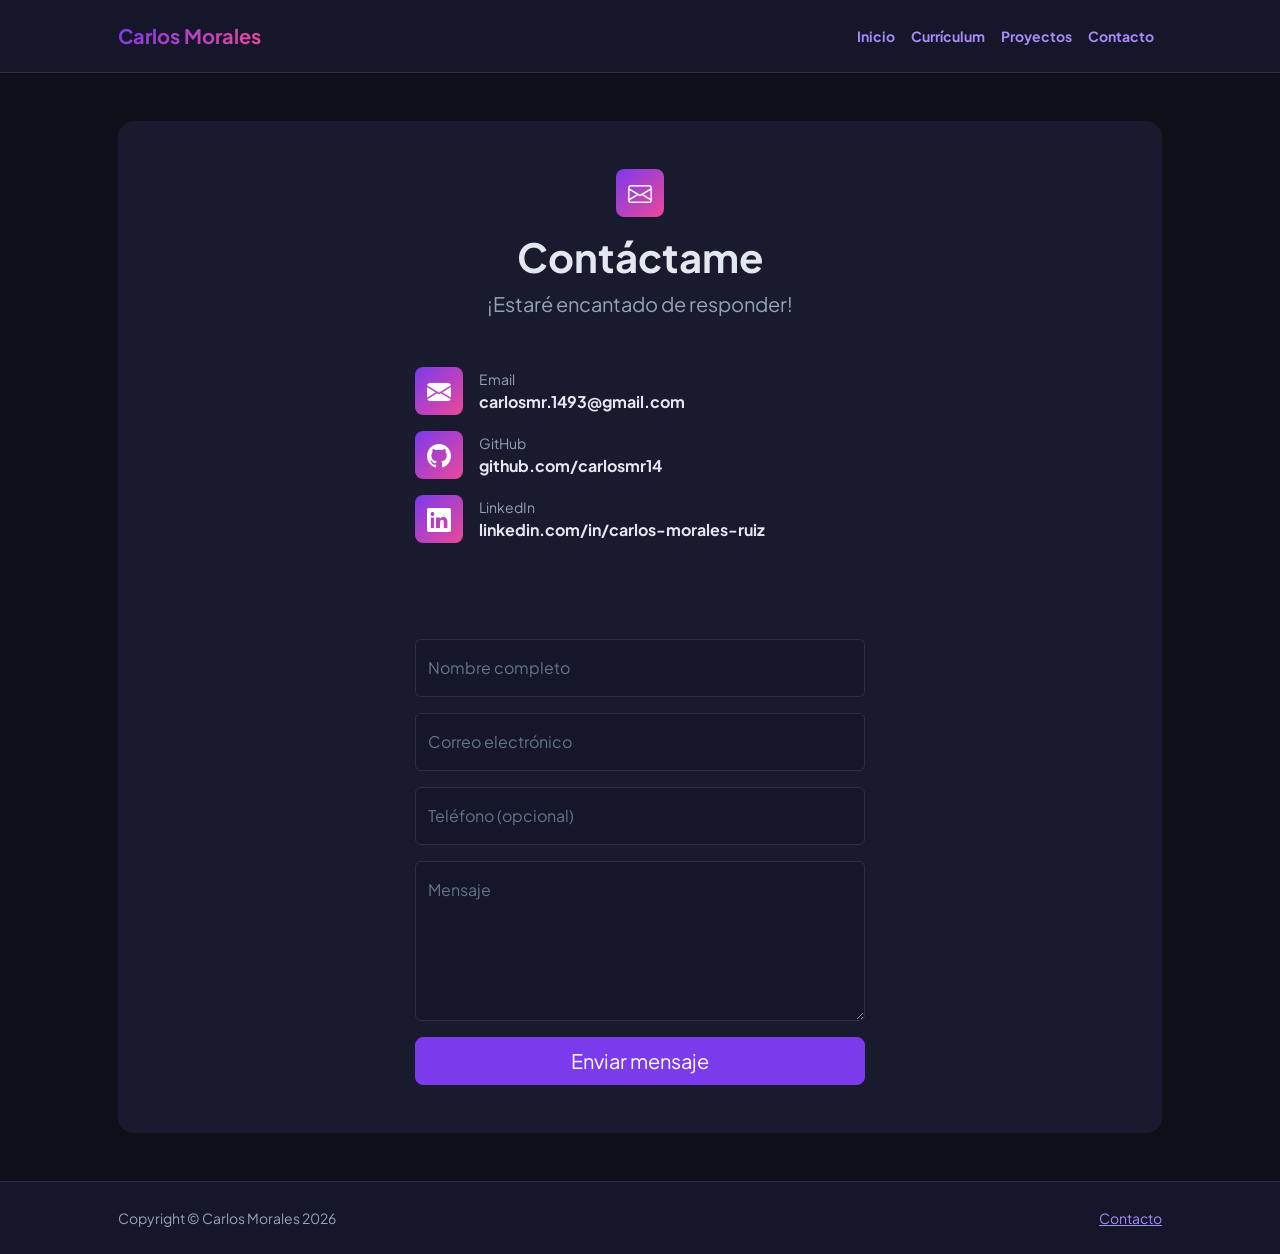
==== contact.html @ aca1f1fe "Primer commit" ====
<!DOCTYPE html>
<html lang="es">
    <head>
        <meta charset="utf-8" />
        <meta name="viewport" content="width=device-width, initial-scale=1, shrink-to-fit=no" />
        <meta name="description" content="Contacto — Carlos Morales" />
        <meta name="author" content="Carlos Morales" />
        <title>Contacto — Carlos Morales</title>
        <link rel="icon" type="image/x-icon" href="assets/favicon.ico" />
        <link rel="preconnect" href="https://fonts.googleapis.com" />
        <link rel="preconnect" href="https://fonts.gstatic.com" crossorigin />
        <link href="https://fonts.googleapis.com/css2?family=Plus+Jakarta+Sans:wght@100;200;300;400;500;600;700;800;900&display=swap" rel="stylesheet" />
        <link href="https://cdn.jsdelivr.net/npm/bootstrap-icons@1.8.1/font/bootstrap-icons.css" rel="stylesheet" />
        <link href="css/styles.css" rel="stylesheet" />
    </head>
    <body class="d-flex flex-column">
        <main class="flex-shrink-0">

            <!-- Navbar -->
            <nav class="navbar navbar-expand-lg navbar-light bg-white py-3">
                <div class="container px-5">
                    <a class="navbar-brand" href="index.html"><span class="fw-bolder text-primary">Carlos Morales</span></a>
                    <button class="navbar-toggler" type="button" data-bs-toggle="collapse" data-bs-target="#navbarSupportedContent" aria-controls="navbarSupportedContent" aria-expanded="false" aria-label="Toggle navigation"><span class="navbar-toggler-icon"></span></button>
                    <div class="collapse navbar-collapse" id="navbarSupportedContent">
                        <ul class="navbar-nav ms-auto mb-2 mb-lg-0 small fw-bolder">
                            <li class="nav-item"><a class="nav-link" href="index.html">Inicio</a></li>
                            <li class="nav-item"><a class="nav-link" href="resume.html">Currículum</a></li>
                            <li class="nav-item"><a class="nav-link" href="projects.html">Proyectos</a></li>
                            <li class="nav-item"><a class="nav-link" href="contact.html">Contacto</a></li>
                        </ul>
                    </div>
                </div>
            </nav>

            <!-- Contacto -->
            <section class="py-5">
                <div class="container px-5">
                    <div class="bg-light rounded-4 py-5 px-4 px-md-5">
                        <div class="text-center mb-5">
                            <div class="feature bg-primary bg-gradient-primary-to-secondary text-white rounded-3 mb-3">
                                <i class="bi bi-envelope"></i>
                            </div>
                            <h1 class="fw-bolder">Contáctame</h1>
                            <p class="lead fw-normal text-muted mb-0">¡Estaré encantado de responder!</p>
                        </div>

                        <!-- Info de contacto directo -->
                        <div class="row gx-5 justify-content-center mb-5">
                            <div class="col-lg-8 col-xl-6">
                                <div class="d-flex flex-column gap-3 mb-5">
                                    <div class="d-flex align-items-center gap-3">
                                        <div class="feature bg-primary bg-gradient-primary-to-secondary text-white rounded-3" style="width:48px;height:48px;display:flex;align-items:center;justify-content:center;flex-shrink:0;">
                                            <i class="bi bi-envelope-fill"></i>
                                        </div>
                                        <div>
                                            <div class="small text-muted">Email</div>
                                            <a href="mailto:carlosmr.1493@gmail.com" class="fw-bolder text-decoration-none" style="color:#e2e8f0 !important;">carlosmr.1493@gmail.com</a>
                                        </div>
                                    </div>
                                    <div class="d-flex align-items-center gap-3">
                                        <div class="feature bg-primary bg-gradient-primary-to-secondary text-white rounded-3" style="width:48px;height:48px;display:flex;align-items:center;justify-content:center;flex-shrink:0;">
                                            <i class="bi bi-github"></i>
                                        </div>
                                        <div>
                                            <div class="small text-muted">GitHub</div>
                                            <a href="https://github.com/carlosmr14" target="_blank" class="fw-bolder text-decoration-none" style="color:#e2e8f0 !important;">github.com/carlosmr14</a>
                                        </div>
                                    </div>
                                    <div class="d-flex align-items-center gap-3">
                                        <div class="feature bg-primary bg-gradient-primary-to-secondary text-white rounded-3" style="width:48px;height:48px;display:flex;align-items:center;justify-content:center;flex-shrink:0;">
                                            <i class="bi bi-linkedin"></i>
                                        </div>
                                        <div>
                                            <div class="small text-muted">LinkedIn</div>
                                            <a href="https://www.linkedin.com/in/carlos-morales-ruiz-54906816a/" target="_blank" class="fw-bolder text-decoration-none" style="color:#e2e8f0 !important;">linkedin.com/in/carlos-morales-ruiz</a>
                                        </div>
                                    </div>
                                </div>
                            </div>
                        </div>

                        <!-- Formulario con Formspree -->
                        <div class="row gx-5 justify-content-center">
                            <div class="col-lg-8 col-xl-6">
                                <!--
                                    IMPORTANTE: sustituye TU_ID_FORMSPREE por el ID que te da
                                    Formspree al crear tu formulario en https://formspree.io
                                    Ejemplo: action="https://formspree.io/f/xyzabc12"
                                -->
                                <form action="https://formspree.io/f/meewoyln" method="POST">
                                    <!-- Nombre -->
                                    <div class="form-floating mb-3">
                                        <input class="form-control" id="name" name="name" type="text" placeholder="Tu nombre" required />
                                        <label for="name">Nombre completo</label>
                                    </div>
                                    <!-- Email -->
                                    <div class="form-floating mb-3">
                                        <input class="form-control" id="email" name="email" type="email" placeholder="nombre@ejemplo.com" required />
                                        <label for="email">Correo electrónico</label>
                                    </div>
                                    <!-- Teléfono -->
                                    <div class="form-floating mb-3">
                                        <input class="form-control" id="phone" name="phone" type="tel" placeholder="612 345 678" />
                                        <label for="phone">Teléfono (opcional)</label>
                                    </div>
                                    <!-- Mensaje -->
                                    <div class="form-floating mb-3">
                                        <textarea class="form-control" id="message" name="message" placeholder="Escribe tu mensaje..." style="height: 10rem" required></textarea>
                                        <label for="message">Mensaje</label>
                                    </div>
                                    <!-- Botón enviar -->
                                    <div class="d-grid">
                                        <button class="btn btn-primary btn-lg" type="submit">Enviar mensaje</button>
                                    </div>
                                </form>
                            </div>
                        </div>

                    </div>
                </div>
            </section>

        </main>

        <!-- Footer -->
        <footer class="bg-white py-4 mt-auto">
            <div class="container px-5">
                <div class="row align-items-center justify-content-between flex-column flex-sm-row">
                    <div class="col-auto"><div class="small m-0">Copyright &copy; Carlos Morales 2026</div></div>
                    <div class="col-auto"><a class="small" href="contact.html">Contacto</a></div>
                </div>
            </div>
        </footer>

        <script src="https://cdn.jsdelivr.net/npm/bootstrap@5.2.3/dist/js/bootstrap.bundle.min.js"></script>
        <script src="js/scripts.js"></script>
    </body>
</html>
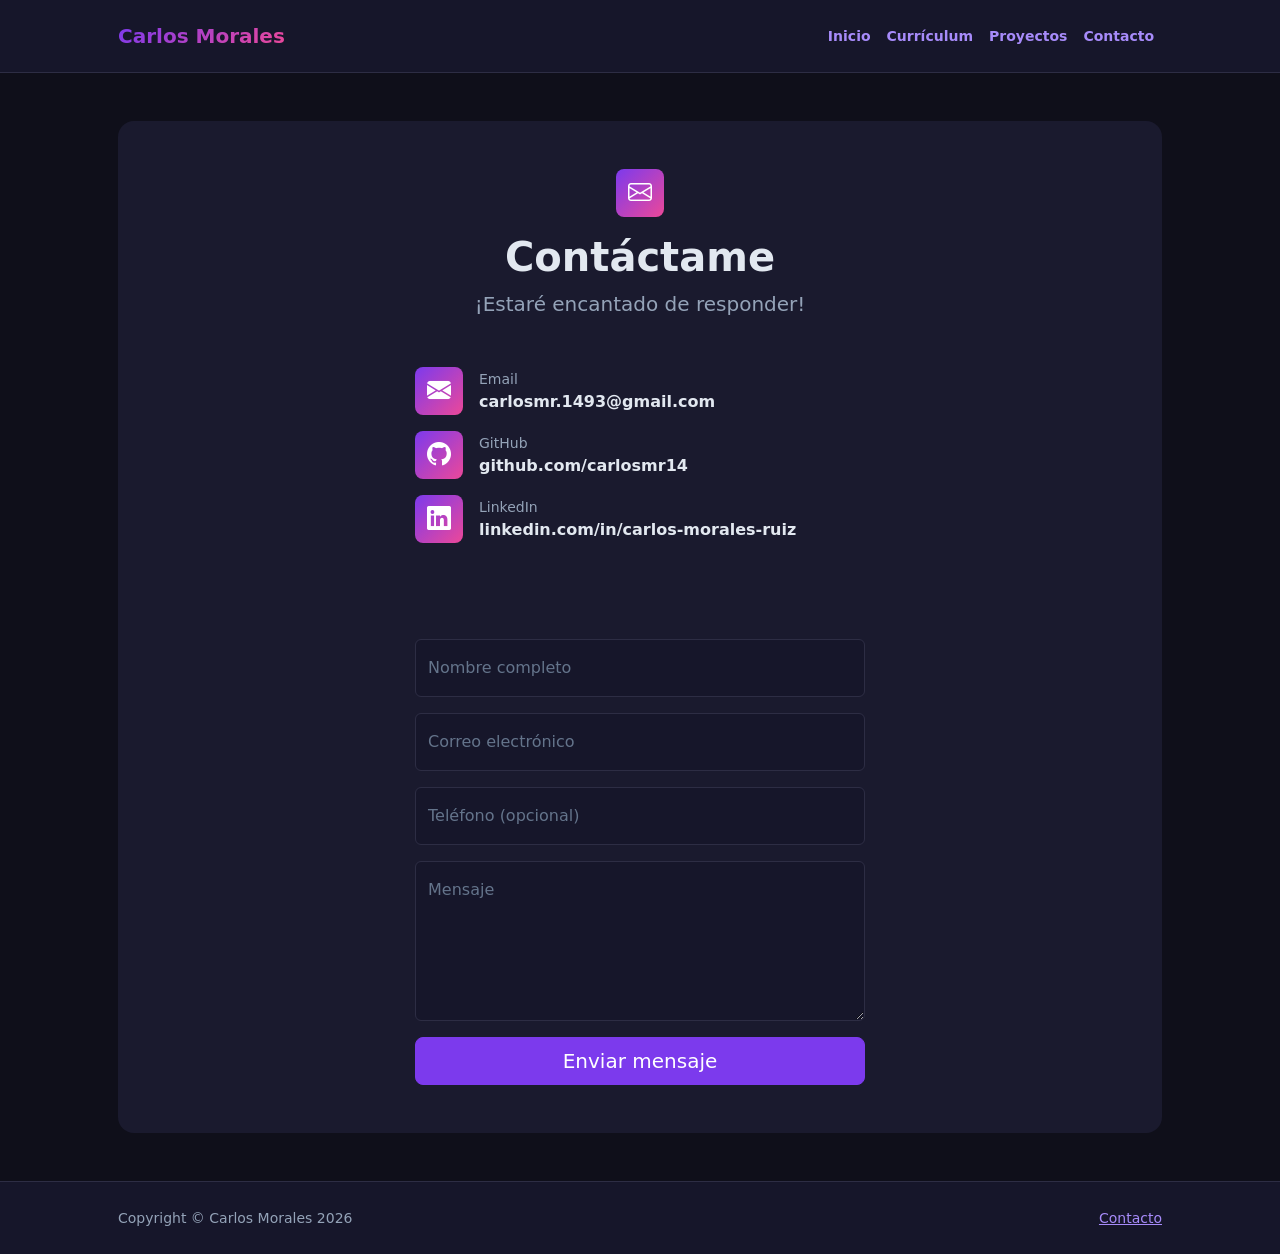
==== commit d3b19f0c: "Corrección de datos en las páginas html" ====
--- a/contact.html
+++ b/contact.html
@@ -11,6 +11,7 @@
         <link rel="preconnect" href="https://fonts.gstatic.com" crossorigin />
         <link href="https://fonts.googleapis.com/css2?family=Plus+Jakarta+Sans:wght@100;200;300;400;500;600;700;800;900&display=swap" rel="stylesheet" />
         <link href="https://cdn.jsdelivr.net/npm/bootstrap-icons@1.8.1/font/bootstrap-icons.css" rel="stylesheet" />
+        <link href="https://cdn.jsdelivr.net/npm/bootstrap@5.2.3/dist/css/bootstrap.min.css" rel="stylesheet" />
         <link href="css/styles.css" rel="stylesheet" />
     </head>
     <body class="d-flex flex-column">
@@ -32,7 +33,6 @@
                 </div>
             </nav>
 
-            <!-- Contacto -->
             <section class="py-5">
                 <div class="container px-5">
                     <div class="bg-light rounded-4 py-5 px-4 px-md-5">
@@ -44,7 +44,6 @@
                             <p class="lead fw-normal text-muted mb-0">¡Estaré encantado de responder!</p>
                         </div>
 
-                        <!-- Info de contacto directo -->
                         <div class="row gx-5 justify-content-center mb-5">
                             <div class="col-lg-8 col-xl-6">
                                 <div class="d-flex flex-column gap-3 mb-5">
@@ -79,36 +78,25 @@
                             </div>
                         </div>
 
-                        <!-- Formulario con Formspree -->
                         <div class="row gx-5 justify-content-center">
                             <div class="col-lg-8 col-xl-6">
-                                <!--
-                                    IMPORTANTE: sustituye TU_ID_FORMSPREE por el ID que te da
-                                    Formspree al crear tu formulario en https://formspree.io
-                                    Ejemplo: action="https://formspree.io/f/xyzabc12"
-                                -->
                                 <form action="https://formspree.io/f/meewoyln" method="POST">
-                                    <!-- Nombre -->
                                     <div class="form-floating mb-3">
                                         <input class="form-control" id="name" name="name" type="text" placeholder="Tu nombre" required />
                                         <label for="name">Nombre completo</label>
                                     </div>
-                                    <!-- Email -->
                                     <div class="form-floating mb-3">
                                         <input class="form-control" id="email" name="email" type="email" placeholder="nombre@ejemplo.com" required />
                                         <label for="email">Correo electrónico</label>
                                     </div>
-                                    <!-- Teléfono -->
                                     <div class="form-floating mb-3">
                                         <input class="form-control" id="phone" name="phone" type="tel" placeholder="612 345 678" />
                                         <label for="phone">Teléfono (opcional)</label>
                                     </div>
-                                    <!-- Mensaje -->
                                     <div class="form-floating mb-3">
                                         <textarea class="form-control" id="message" name="message" placeholder="Escribe tu mensaje..." style="height: 10rem" required></textarea>
                                         <label for="message">Mensaje</label>
                                     </div>
-                                    <!-- Botón enviar -->
                                     <div class="d-grid">
                                         <button class="btn btn-primary btn-lg" type="submit">Enviar mensaje</button>
                                     </div>
@@ -122,7 +110,6 @@
 
         </main>
 
-        <!-- Footer -->
         <footer class="bg-white py-4 mt-auto">
             <div class="container px-5">
                 <div class="row align-items-center justify-content-between flex-column flex-sm-row">
@@ -135,4 +122,6 @@
         <script src="https://cdn.jsdelivr.net/npm/bootstrap@5.2.3/dist/js/bootstrap.bundle.min.js"></script>
         <script src="js/scripts.js"></script>
     </body>
+    <button id="btn-arriba">
+    <i class="bi bi-arrow-up"></i>
 </html>
--- a/css/styles.css
+++ b/css/styles.css
@@ -0,0 +1,267 @@
+/* tema oscuro */
+:root {
+  --bs-primary:          #7c3aed;
+  --bs-secondary:        #ec4899;
+  --bs-primary-rgb:      124, 58, 237;
+  --bs-secondary-rgb:    236, 72, 153;
+  --bs-link-color:       #a78bfa;
+  --bs-link-hover-color: #c4b5fd;
+  --bs-body-color:       #e2e8f0;
+  --bs-body-bg:          #0f0f1a;
+  --bs-body-color-rgb:   226, 232, 240;
+  --bs-body-bg-rgb:      15, 15, 26;
+  --bs-border-color:     #2d2d44;
+}
+
+/* Base */
+html, body { height: 100%; }
+body {
+  background-color: #0f0f1a;
+  color: #e2e8f0;
+}
+
+/* Navbar */
+.navbar.bg-white {
+  background-color: #16162a !important;
+  border-bottom: 1px solid #2d2d44;
+}
+
+.navbar-brand span {
+  background: -webkit-linear-gradient(315deg, #7c3aed 0%, #ec4899 100%);
+  -webkit-background-clip: text;
+  -webkit-text-fill-color: transparent;
+}
+
+.nav-link { color: #a78bfa !important; }
+.nav-link:hover { color: #ec4899 !important; }
+
+/* Menú hamburguesa en móvil */
+.navbar-toggler { border-color: #a78bfa; }
+.navbar-toggler-icon {
+  background-image: url("data:image/svg+xml,%3csvg xmlns='http://www.w3.org/2000/svg' viewBox='0 0 30 30'%3e%3cpath stroke='%23a78bfa' stroke-linecap='round' stroke-miterlimit='10' stroke-width='2' d='M4 7h22M4 15h22M4 23h22'/%3e%3c/svg%3e");
+}
+
+/* Footer */
+footer.bg-white {
+  background-color: #16162a !important;
+  border-top: 1px solid #2d2d44;
+  color: #94a3b8;
+}
+
+footer a { color: #a78bfa; }
+footer a:hover { color: #ec4899; }
+
+/* Fondos */
+.bg-light { background-color: #1a1a2e !important; }
+
+/* Tarjetas */
+.card {
+  background-color: #1e1e35 !important;
+  border: 1px solid #2d2d44 !important;
+  color: #e2e8f0 !important;
+}
+
+.card .bg-light { background-color: #16162a !important; }
+.card p, .card div { color: #cbd5e1; }
+
+/* Degradado principal */
+.bg-gradient-primary-to-secondary {
+  background: linear-gradient(135deg, #7c3aed 0%, #ec4899 100%);
+}
+
+/* Texto con degradado */
+.text-gradient {
+  background: -webkit-linear-gradient(315deg, #7c3aed 0%, #ec4899 100%);
+  -webkit-background-clip: text;
+  -webkit-text-fill-color: transparent;
+}
+
+/* Utilidades de la plantilla */
+.rounded-4 { border-radius: 1rem !important; }
+.feature {
+  display: inline-flex;
+  align-items: center;
+  justify-content: center;
+  height: 3rem;
+  width: 3rem;
+  font-size: 1.5rem;
+}
+
+/* Botones */
+.btn-primary {
+  background-color: #7c3aed;
+  border-color: #7c3aed;
+  color: #fff;
+}
+
+.btn-primary:hover,
+.btn-primary:focus {
+  background-color: #6d28d9;
+  border-color: #6d28d9;
+  color: #fff;
+}
+
+.btn-outline-dark {
+  border-color: #4c4c70;
+  color: #a78bfa;
+}
+
+.btn-outline-dark:hover {
+  background-color: #7c3aed;
+  border-color: #7c3aed;
+  color: #fff;
+}
+
+.btn-outline-light {
+  border-color: rgba(255, 255, 255, 0.6);
+  color: #fff;
+}
+
+.btn-outline-light:hover {
+  background-color: rgba(255, 255, 255, 0.15);
+  color: #fff;
+}
+
+/* Colores de texto */
+.text-primary   { color: #a78bfa !important; }
+.text-secondary { color: #f472b6 !important; }
+.text-muted     { color: #94a3b8 !important; }
+
+/* Badges */
+.badge.bg-primary   { background-color: #7c3aed !important; }
+.badge.bg-secondary { background-color: #9d174d !important; }
+.badge.bg-success   { background-color: #065f46 !important; color: #6ee7b7 !important; }
+
+/* Badges personalizados */
+.badge-starwars {
+  background-color: #1a1a2a;
+  color: #FFE81F;
+  border: 1px solid #FFE81F;
+}
+
+.badge-motogp {
+  background-color: #8B0000;
+  color: #fff;
+}
+
+/* Formulario de contacto */
+.bg-light.rounded-4 { background-color: #1a1a2e !important; }
+.form-control {
+  background-color: #16162a;
+  border-color: #2d2d44;
+  color: #e2e8f0;
+}
+
+.form-control:focus {
+  background-color: #16162a;
+  border-color: #7c3aed;
+  color: #e2e8f0;
+  box-shadow: 0 0 0 0.2rem rgba(124, 58, 237, 0.25);
+}
+
+.form-control::placeholder { color: #64748b; }
+.form-floating label { color: #64748b; }
+
+/* Foto de perfil */
+.profile {
+  position: relative;
+  height: 75vw;
+  width: 75vw;
+  border-radius: 5vw;
+  margin-top: 5vw;
+  max-height: 40rem;
+  max-width: 40rem;
+}
+
+.profile .profile-img {
+  height: 80vw;
+  max-height: 45rem;
+  position: absolute;
+  bottom: 0;
+  left: 50%;
+  transform: translateX(-50%);
+}
+
+.profile .dots-1 { position: absolute; width: 3vw; right: 1.5vw;  top: 4vw; }
+.profile .dots-2 { position: absolute; width: 3vw; right: -4vw;   top: 6.05vw; }
+.profile .dots-3 { position: absolute; width: 3vw; left: 1.5vw;   bottom: 6.05vw; }
+.profile .dots-4 { position: absolute; width: 3vw; left: -4vw;    bottom: 4vw; }
+.profile .dots-1 svg { fill: #fff; }
+.profile .dots-2 svg { fill: #7c3aed; }
+.profile .dots-3 svg { fill: #fff; }
+.profile .dots-4 svg { fill: #7c3aed; }
+
+@media (min-width: 576px) {
+  .profile { height: 60vw; width: 60vw; }
+  .profile .profile-img { height: 65vw; }
+  .profile .dots-1 { width: 3vw; right: 1.5vw; }
+  .profile .dots-2 { width: 3vw; right: -4vw; }
+  .profile .dots-3 { width: 3vw; left: 1.5vw; }
+  .profile .dots-4 { width: 3vw; left: -4vw; }
+}
+
+@media (min-width: 768px) {
+  .profile { height: 50vw; width: 50vw; }
+  .profile .profile-img { height: 55vw; }
+  .profile .dots-1 { width: 3vw; right: 1.5vw; }
+  .profile .dots-2 { width: 3vw; right: -4vw; }
+  .profile .dots-3 { width: 3vw; left: 1.5vw; }
+  .profile .dots-4 { width: 3vw; left: -4vw; }
+}
+
+@media (min-width: 992px) {
+  .profile { height: 40vw; width: 40vw; }
+  .profile .profile-img { height: 45vw; }
+  .profile .dots-1 { width: 1.5vw; right: 0.75vw; }
+  .profile .dots-2 { width: 1.5vw; right: -2vw; }
+  .profile .dots-3 { width: 1.5vw; left: 0.75vw; }
+  .profile .dots-4 { width: 1.5vw; left: -2vw; }
+}
+
+@media (min-width: 1200px) {
+  .profile { height: 35vw; width: 35vw; }
+  .profile .profile-img { height: 40vw; }
+  .profile .dots-1 { width: 1.5vw; right: 0.75vw; }
+  .profile .dots-2 { width: 1.5vw; right: -2vw; }
+  .profile .dots-3 { width: 1.5vw; left: 0.75vw; }
+  .profile .dots-4 { width: 1.5vw; left: -2vw; }
+}
+
+.animado {
+    opacity: 0;
+    transform: translateY(20px);
+    transition: opacity 0.6s ease, transform 0.6s ease;
+}
+
+.animado.visible {
+    opacity: 1;
+    transform: translateY(0);
+}
+
+#btn-arriba {
+    position: fixed;
+    bottom: 2rem;
+    right: 2rem;
+    width: 48px;
+    height: 48px;
+    border-radius: 50%;
+    border: none;
+    background: linear-gradient(135deg, #7c3aed 0%, #ec4899 100%);
+    color: #fff;
+    font-size: 1.2rem;
+    cursor: pointer;
+    opacity: 0;
+    visibility: hidden;
+    transition: opacity 0.3s ease, visibility 0.3s ease, transform 0.3s ease;
+    z-index: 999;
+    box-shadow: 0 4px 15px rgba(124, 58, 237, 0.4);
+}
+
+#btn-arriba.visible {
+    opacity: 1;
+    visibility: visible;
+}
+
+#btn-arriba:hover {
+    transform: translateY(-4px);
+}
